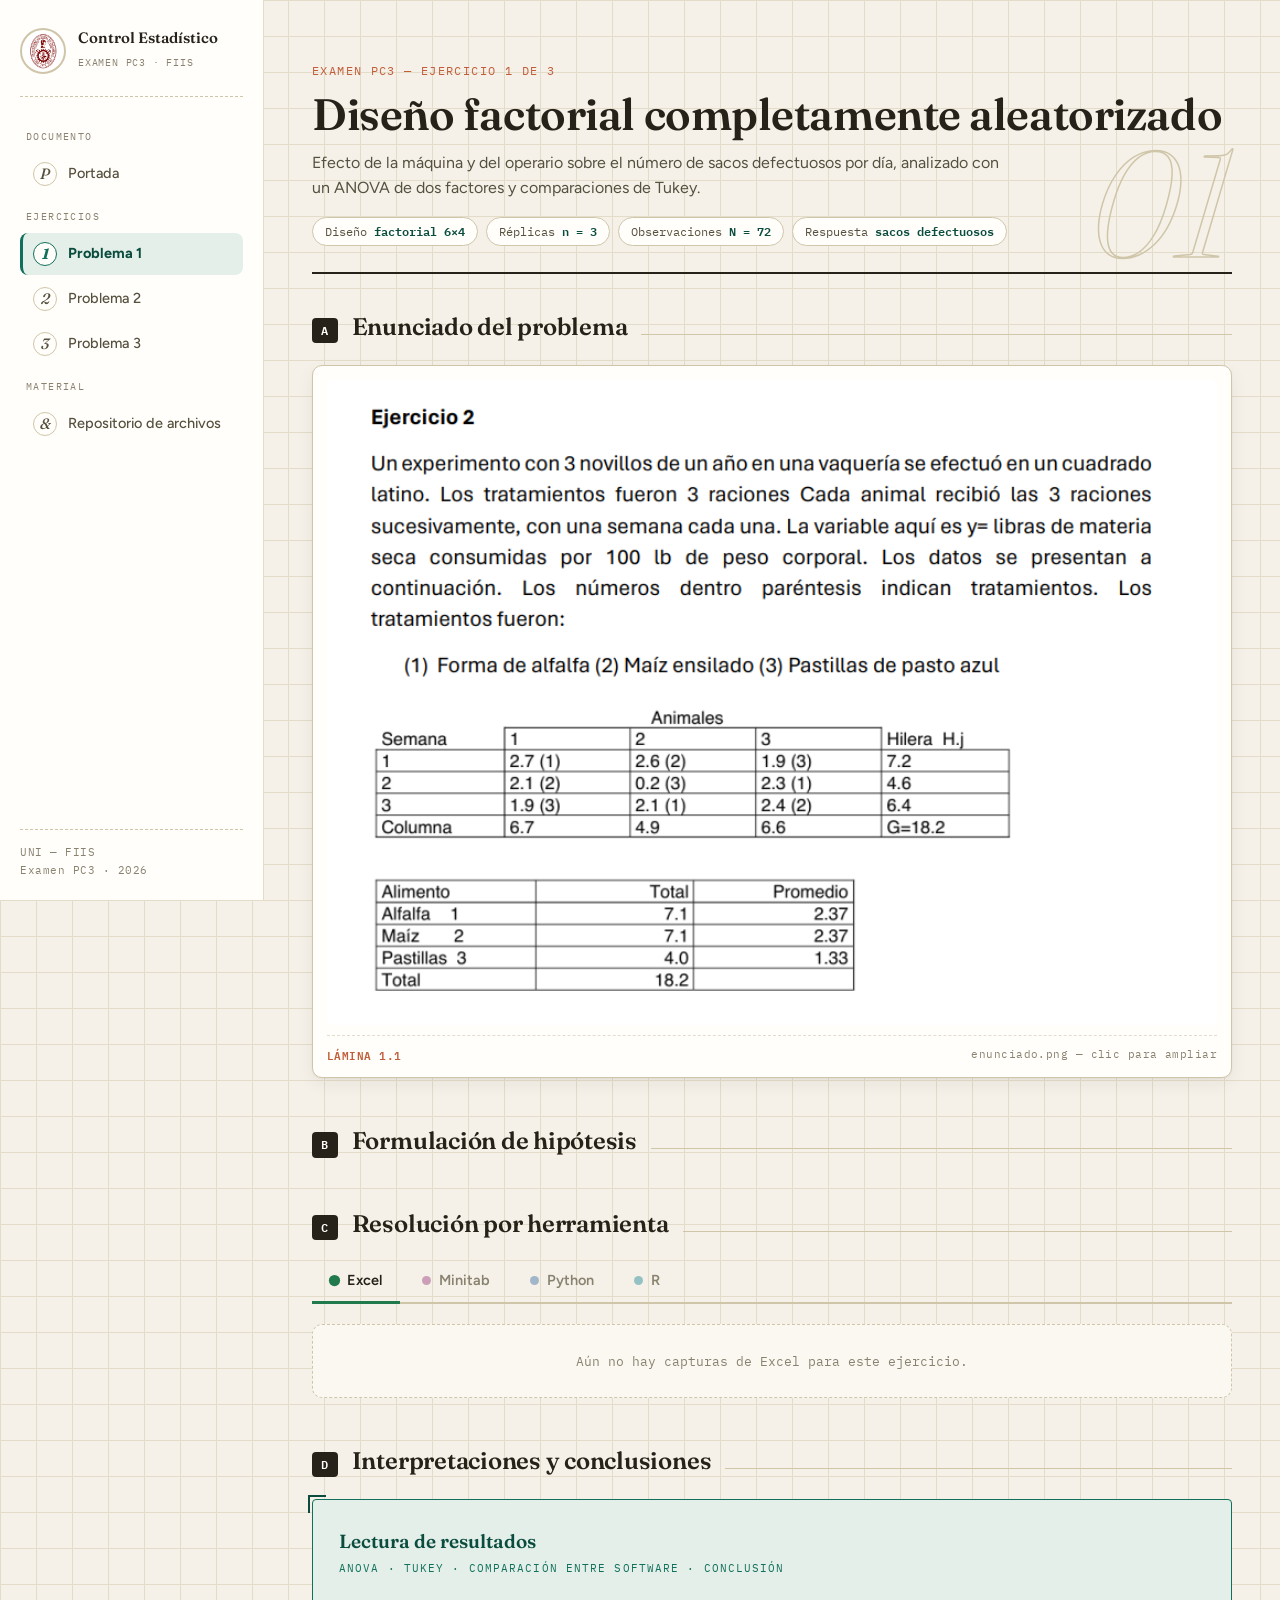
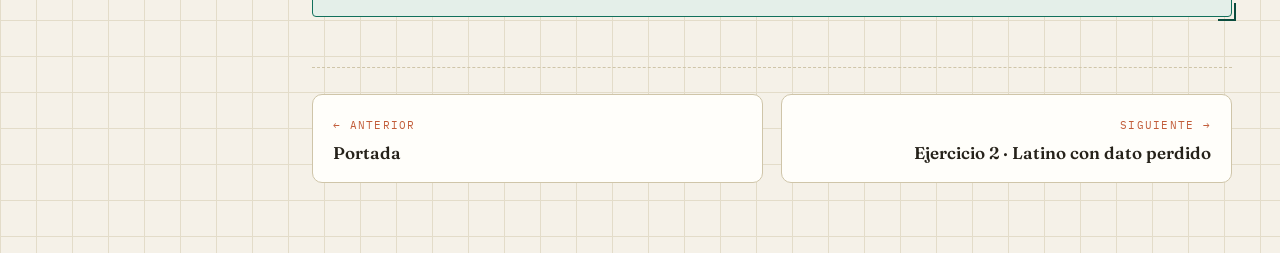
==== ejercicio1.html @ a45419f1 "Sitio web del Examen PC3 - Control Estadístico de la Calidad Informe técnico editorial estático (HTM" ====
<!DOCTYPE html>
<html lang="es">
<head>
<meta charset="utf-8">
<meta name="viewport" content="width=device-width, initial-scale=1.0">
<title>Ejercicio 1 · Diseño factorial | Examen PC3</title>
<link rel="preconnect" href="https://fonts.googleapis.com">
<link rel="preconnect" href="https://fonts.gstatic.com" crossorigin>
<link href="https://fonts.googleapis.com/css2?family=Fraunces:ital,opsz,wght@0,9..144,300..700;1,9..144,300..700&family=Figtree:wght@400;500;600;700&family=IBM+Plex+Mono:wght@400;500;600&display=swap" rel="stylesheet">
<link rel="stylesheet" href="assets/css/estilos.css">
</head>
<body>
<a class="saltar" href="#contenido">Saltar al contenido</a>

<!-- Barra superior (solo móvil) -->
<header class="barra-movil">
    <img src="assets/img/marca/uni.png" alt="">
    <strong>Examen PC3</strong>
    <button class="btn-menu" type="button" aria-expanded="false" aria-label="Abrir menú">&#9776;</button>
</header>
<div class="velo"></div>

<!-- Panel de navegación lateral -->
<aside class="panel-lateral">
    <a class="marca" href="index.html">
        <img src="assets/img/marca/uni.png" alt="Escudo UNI">
        <span>
            <strong>Control Estadístico</strong>
            <small>Examen PC3 · FIIS</small>
        </span>
    </a>
    <ul class="menu">
        <li class="menu-titulo">Documento</li>
        <li><a href="index.html"><span class="indice">P</span>Portada</a></li>
        <li class="menu-titulo">Ejercicios</li>
        <li><a class="activo" href="ejercicio1.html" aria-current="page"><span class="indice">1</span>Problema 1</a></li>
        <li><a href="ejercicio2.html"><span class="indice">2</span>Problema 2</a></li>
        <li><a href="ejercicio3.html"><span class="indice">3</span>Problema 3</a></li>
        <li class="menu-titulo">Material</li>
        <li><a href="recursos.html"><span class="indice">&amp;</span>Repositorio de archivos</a></li>
    </ul>
    <p class="panel-pie">UNI — FIIS<br>Examen PC3 · 2026</p>
</aside>

<main class="lienzo" id="contenido">

    <header class="cabecera">
        <p class="ruta">Examen PC3 — Ejercicio 1 de 3</p>
        <h1>Diseño factorial completamente aleatorizado</h1>
        <p class="resumen">
            Efecto de la máquina y del operario sobre el número de sacos defectuosos
            por día, analizado con un ANOVA de dos factores y comparaciones de Tukey.
        </p>
        <div class="fila-datos">
            <span class="dato">Diseño <b>factorial 6×4</b></span>
            <span class="dato">Réplicas <b>n = 3</b></span>
            <span class="dato">Observaciones <b>N = 72</b></span>
            <span class="dato">Respuesta <b>sacos defectuosos</b></span>
        </div>
        <span class="num-fantasma" aria-hidden="true">01</span>
    </header>

    <!-- A · Enunciado -->
    <section class="seccion aparece" aria-labelledby="t-enunciado">
        <div class="seccion-cab">
            <span class="clave">A</span>
            <h2 id="t-enunciado">Enunciado del problema</h2>
            <span class="hilo"></span>
        </div>
        <figure class="figura">
            <img src="assets/img/ej1/enunciado.png" alt="Enunciado oficial del ejercicio 1">
            <a class="descargar-mini" href="assets/img/ej1/enunciado.png" download>Descargar</a>
            <figcaption>
                <span class="etiqueta-fig">LÁMINA 1.1</span>
                <span>enunciado.png — clic para ampliar</span>
            </figcaption>
        </figure>
    </section>

    <!-- B · Hipótesis -->
    <section class="seccion aparece" aria-labelledby="t-hipotesis">
        <div class="seccion-cab">
            <span class="clave">B</span>
            <h2 id="t-hipotesis">Formulación de hipótesis</h2>
            <span class="hilo"></span>
        </div>
        <figure class="figura">
            <img src="assets/img/ej1/hipotesis.png" alt="Formulación de hipótesis del ejercicio 1">
            <a class="descargar-mini" href="assets/img/ej1/hipotesis.png" download>Descargar</a>
            <figcaption>
                <span class="etiqueta-fig">LÁMINA 1.2</span>
                <span>hipotesis.png — clic para ampliar</span>
            </figcaption>
        </figure>
    </section>

    <!-- C · Resolución por herramienta -->
    <section class="seccion aparece" aria-labelledby="t-herramientas">
        <div class="seccion-cab">
            <span class="clave">C</span>
            <h2 id="t-herramientas">Resolución por herramienta</h2>
            <span class="hilo"></span>
        </div>

        <div class="pestanas" role="tablist" aria-label="Herramienta de análisis" data-pestanas="herr">
            <button class="pestana" id="pest-excel" role="tab" data-tool="excel" aria-controls="panel-excel" aria-selected="true"><span class="punto"></span>Excel</button>
            <button class="pestana" id="pest-minitab" role="tab" data-tool="minitab" aria-controls="panel-minitab" aria-selected="false" tabindex="-1"><span class="punto"></span>Minitab</button>
            <button class="pestana" id="pest-python" role="tab" data-tool="python" aria-controls="panel-python" aria-selected="false" tabindex="-1"><span class="punto"></span>Python</button>
            <button class="pestana" id="pest-r" role="tab" data-tool="r" aria-controls="panel-r" aria-selected="false" tabindex="-1"><span class="punto"></span>R</button>
        </div>

        <div class="panel-tab visible" id="panel-excel" role="tabpanel" aria-labelledby="pest-excel" data-grupo="herr">
            <div class="galeria">
                <figure class="figura">
                    <img src="assets/img/ej1/excel-1.png" alt="Resolución en Excel, captura 1">
                    <a class="descargar-mini" href="assets/img/ej1/excel-1.png" download>Descargar</a>
                    <figcaption><span class="etiqueta-fig">EXCEL · 01</span><span>excel-1.png</span></figcaption>
                </figure>
                <figure class="figura">
                    <img src="assets/img/ej1/excel-2.png" alt="Resolución en Excel, captura 2">
                    <a class="descargar-mini" href="assets/img/ej1/excel-2.png" download>Descargar</a>
                    <figcaption><span class="etiqueta-fig">EXCEL · 02</span><span>excel-2.png</span></figcaption>
                </figure>
                <figure class="figura">
                    <img src="assets/img/ej1/excel-3.png" alt="Resolución en Excel, captura 3">
                    <a class="descargar-mini" href="assets/img/ej1/excel-3.png" download>Descargar</a>
                    <figcaption><span class="etiqueta-fig">EXCEL · 03</span><span>excel-3.png</span></figcaption>
                </figure>
                <figure class="figura">
                    <img src="assets/img/ej1/excel-4.png" alt="Resolución en Excel, captura 4">
                    <a class="descargar-mini" href="assets/img/ej1/excel-4.png" download>Descargar</a>
                    <figcaption><span class="etiqueta-fig">EXCEL · 04</span><span>excel-4.png</span></figcaption>
                </figure>
            </div>
            <p class="sin-capturas">Aún no hay capturas de Excel para este ejercicio.</p>
        </div>

        <div class="panel-tab" id="panel-minitab" role="tabpanel" aria-labelledby="pest-minitab" data-grupo="herr">
            <div class="galeria">
                <figure class="figura">
                    <img src="assets/img/ej1/minitab-1.png" alt="Resolución en Minitab, captura 1">
                    <a class="descargar-mini" href="assets/img/ej1/minitab-1.png" download>Descargar</a>
                    <figcaption><span class="etiqueta-fig">MINITAB · 01</span><span>minitab-1.png</span></figcaption>
                </figure>
                <figure class="figura">
                    <img src="assets/img/ej1/minitab-2.png" alt="Resolución en Minitab, captura 2">
                    <a class="descargar-mini" href="assets/img/ej1/minitab-2.png" download>Descargar</a>
                    <figcaption><span class="etiqueta-fig">MINITAB · 02</span><span>minitab-2.png</span></figcaption>
                </figure>
                <figure class="figura">
                    <img src="assets/img/ej1/minitab-3.png" alt="Resolución en Minitab, captura 3">
                    <a class="descargar-mini" href="assets/img/ej1/minitab-3.png" download>Descargar</a>
                    <figcaption><span class="etiqueta-fig">MINITAB · 03</span><span>minitab-3.png</span></figcaption>
                </figure>
                <figure class="figura">
                    <img src="assets/img/ej1/minitab-4.png" alt="Resolución en Minitab, captura 4">
                    <a class="descargar-mini" href="assets/img/ej1/minitab-4.png" download>Descargar</a>
                    <figcaption><span class="etiqueta-fig">MINITAB · 04</span><span>minitab-4.png</span></figcaption>
                </figure>
            </div>
            <p class="sin-capturas">Aún no hay capturas de Minitab para este ejercicio.</p>
        </div>

        <div class="panel-tab" id="panel-python" role="tabpanel" aria-labelledby="pest-python" data-grupo="herr">
            <div class="galeria">
                <figure class="figura">
                    <img src="assets/img/ej1/python-1.png" alt="Resolución en Python, captura 1">
                    <a class="descargar-mini" href="assets/img/ej1/python-1.png" download>Descargar</a>
                    <figcaption><span class="etiqueta-fig">PYTHON · 01</span><span>python-1.png</span></figcaption>
                </figure>
                <figure class="figura">
                    <img src="assets/img/ej1/python-2.png" alt="Resolución en Python, captura 2">
                    <a class="descargar-mini" href="assets/img/ej1/python-2.png" download>Descargar</a>
                    <figcaption><span class="etiqueta-fig">PYTHON · 02</span><span>python-2.png</span></figcaption>
                </figure>
                <figure class="figura">
                    <img src="assets/img/ej1/python-3.png" alt="Resolución en Python, captura 3">
                    <a class="descargar-mini" href="assets/img/ej1/python-3.png" download>Descargar</a>
                    <figcaption><span class="etiqueta-fig">PYTHON · 03</span><span>python-3.png</span></figcaption>
                </figure>
                <figure class="figura">
                    <img src="assets/img/ej1/python-4.png" alt="Resolución en Python, captura 4">
                    <a class="descargar-mini" href="assets/img/ej1/python-4.png" download>Descargar</a>
                    <figcaption><span class="etiqueta-fig">PYTHON · 04</span><span>python-4.png</span></figcaption>
                </figure>
            </div>
            <p class="sin-capturas">Aún no hay capturas de Python para este ejercicio.</p>
        </div>

        <div class="panel-tab" id="panel-r" role="tabpanel" aria-labelledby="pest-r" data-grupo="herr">
            <div class="galeria">
                <figure class="figura">
                    <img src="assets/img/ej1/r-1.png" alt="Resolución en R, captura 1">
                    <a class="descargar-mini" href="assets/img/ej1/r-1.png" download>Descargar</a>
                    <figcaption><span class="etiqueta-fig">R · 01</span><span>r-1.png</span></figcaption>
                </figure>
                <figure class="figura">
                    <img src="assets/img/ej1/r-2.png" alt="Resolución en R, captura 2">
                    <a class="descargar-mini" href="assets/img/ej1/r-2.png" download>Descargar</a>
                    <figcaption><span class="etiqueta-fig">R · 02</span><span>r-2.png</span></figcaption>
                </figure>
                <figure class="figura">
                    <img src="assets/img/ej1/r-3.png" alt="Resolución en R, captura 3">
                    <a class="descargar-mini" href="assets/img/ej1/r-3.png" download>Descargar</a>
                    <figcaption><span class="etiqueta-fig">R · 03</span><span>r-3.png</span></figcaption>
                </figure>
                <figure class="figura">
                    <img src="assets/img/ej1/r-4.png" alt="Resolución en R, captura 4">
                    <a class="descargar-mini" href="assets/img/ej1/r-4.png" download>Descargar</a>
                    <figcaption><span class="etiqueta-fig">R · 04</span><span>r-4.png</span></figcaption>
                </figure>
            </div>
            <p class="sin-capturas">Aún no hay capturas de R para este ejercicio.</p>
        </div>
    </section>

    <!-- D · Interpretaciones -->
    <section class="seccion aparece" aria-labelledby="t-conclusiones">
        <div class="seccion-cab">
            <span class="clave">D</span>
            <h2 id="t-conclusiones">Interpretaciones y conclusiones</h2>
            <span class="hilo"></span>
        </div>
        <div class="nota">
            <h3>Lectura de resultados</h3>
            <p class="nota-sub">ANOVA · Tukey · comparación entre software · conclusión</p>
            <figure class="figura">
                <img src="assets/img/ej1/conclusiones.png" alt="Interpretaciones y conclusiones del ejercicio 1">
                <a class="descargar-mini" href="assets/img/ej1/conclusiones.png" download>Descargar</a>
                <figcaption>
                    <span class="etiqueta-fig">LÁMINA 1.3</span>
                    <span>conclusiones.png — clic para ampliar</span>
                </figcaption>
            </figure>
        </div>
    </section>

    <nav class="paginacion" aria-label="Navegación entre ejercicios">
        <a class="pag-tarjeta" href="index.html">
            <small>&#8592; Anterior</small>
            <strong>Portada</strong>
        </a>
        <a class="pag-tarjeta siguiente" href="ejercicio2.html">
            <small>Siguiente &#8594;</small>
            <strong>Ejercicio 2 · Latino con dato perdido</strong>
        </a>
    </nav>

</main>

<script src="assets/js/app.js"></script>
</body>
</html>
---- assets/css/estilos.css ----
/* ============================================================
   ESTILOS — Examen PC3 · Control Estadístico de la Calidad
   Concepto visual: "informe técnico editorial"
   Papel marfil · serif Fraunces · sidebar lateral · pestañas
   ============================================================ */

/* ---------- Variables de diseño ---------- */
:root {
    /* superficie */
    --papel: #f5f1e8;
    --papel-claro: #faf8f1;
    --blanco: #fffefa;
    /* tinta */
    --tinta: #26221a;
    --tinta-media: #56503f;
    --tinta-suave: #8a8270;
    /* líneas */
    --linea: #e3dcc9;
    --linea-fuerte: #cfc5a9;
    /* acentos */
    --verde: #11705c;
    --verde-oscuro: #0a4c3e;
    --verde-tenue: #e4efe9;
    --terracota: #c25d3a;
    --terracota-tenue: #f6e7df;
    /* colores por herramienta */
    --c-excel: #217a4b;
    --c-minitab: #9c3b80;
    --c-python: #3b6ea5;
    --c-r: #1f8a99;
    /* tipografías */
    --serif: 'Fraunces', Georgia, serif;
    --sans: 'Figtree', 'Segoe UI', sans-serif;
    --mono: 'IBM Plex Mono', Consolas, monospace;
    /* métricas */
    --ancho-panel: 264px;
    --radio: 10px;
    --sombra: 0 1px 2px rgba(38, 34, 26, 0.05), 0 6px 18px rgba(38, 34, 26, 0.06);
    --sombra-alta: 0 4px 10px rgba(38, 34, 26, 0.08), 0 18px 44px rgba(38, 34, 26, 0.14);
}

* { margin: 0; padding: 0; box-sizing: border-box; }

html { scroll-behavior: smooth; }

body {
    font-family: var(--sans);
    background-color: var(--papel);
    /* textura de cuadrícula tenue, estilo papel milimetrado */
    background-image:
        linear-gradient(var(--linea) 1px, transparent 1px),
        linear-gradient(90deg, var(--linea) 1px, transparent 1px);
    background-size: 36px 36px;
    color: var(--tinta);
    line-height: 1.6;
    min-height: 100vh;
}

img { max-width: 100%; display: block; }
a { color: var(--verde); }

/* enlace de accesibilidad */
.saltar {
    position: absolute; left: -9999px; top: 8px;
    background: var(--verde); color: #fff; padding: 8px 14px;
    border-radius: 6px; z-index: 200; text-decoration: none;
}
.saltar:focus { left: 8px; }

/* ============================================================
   PANEL LATERAL (navegación)
   ============================================================ */
.panel-lateral {
    position: fixed; top: 0; left: 0; bottom: 0;
    width: var(--ancho-panel);
    background: var(--blanco);
    border-right: 1px solid var(--linea);
    display: flex; flex-direction: column;
    padding: 28px 20px 20px;
    z-index: 100;
    transition: transform 0.3s ease;
}

.marca {
    display: flex; align-items: center; gap: 12px;
    text-decoration: none; color: var(--tinta);
    padding-bottom: 22px; margin-bottom: 18px;
    border-bottom: 1px dashed var(--linea-fuerte);
}
.marca img {
    width: 46px; height: 46px; object-fit: contain;
    border-radius: 50%; background: #fff;
    border: 2px solid var(--linea-fuerte); padding: 3px;
}
.marca strong {
    font-family: var(--serif); font-size: 15px; font-weight: 600;
    line-height: 1.25; display: block;
}
.marca small {
    font-family: var(--mono); font-size: 10px;
    color: var(--tinta-suave); letter-spacing: 0.08em;
    text-transform: uppercase;
}

.menu { list-style: none; flex: 1; }
.menu-titulo {
    font-family: var(--mono); font-size: 10px; letter-spacing: 0.14em;
    text-transform: uppercase; color: var(--tinta-suave);
    margin: 14px 6px 8px;
}
.menu a {
    display: flex; align-items: center; gap: 11px;
    padding: 9px 10px; margin-bottom: 3px;
    border-radius: 8px; text-decoration: none;
    color: var(--tinta-media); font-size: 14.5px; font-weight: 500;
    border-left: 3px solid transparent;
    transition: background 0.18s ease, color 0.18s ease;
}
.menu a:hover { background: var(--papel-claro); color: var(--tinta); }
.menu a.activo {
    background: var(--verde-tenue); color: var(--verde-oscuro);
    border-left-color: var(--verde); font-weight: 700;
}
.menu .indice {
    font-family: var(--serif); font-style: italic; font-size: 15px;
    width: 24px; height: 24px; flex-shrink: 0;
    display: inline-flex; align-items: center; justify-content: center;
    border: 1px solid var(--linea-fuerte); border-radius: 50%;
    background: var(--blanco); color: var(--tinta-media);
}
.menu a.activo .indice { border-color: var(--verde); color: var(--verde); }

.panel-pie {
    border-top: 1px dashed var(--linea-fuerte);
    padding-top: 14px;
    font-family: var(--mono); font-size: 10.5px;
    color: var(--tinta-suave); letter-spacing: 0.05em;
    line-height: 1.7;
}

/* barra superior visible solo en móvil */
.barra-movil {
    display: none;
    position: fixed; top: 0; left: 0; right: 0; height: 58px;
    background: var(--blanco); border-bottom: 1px solid var(--linea);
    z-index: 90; align-items: center; gap: 12px; padding: 0 16px;
}
.barra-movil img { width: 34px; height: 34px; border-radius: 50%; }
.barra-movil strong { font-family: var(--serif); font-size: 15px; flex: 1; }
.btn-menu {
    border: 1px solid var(--linea-fuerte); background: var(--papel-claro);
    border-radius: 8px; width: 40px; height: 40px; cursor: pointer;
    display: inline-flex; align-items: center; justify-content: center;
    font-size: 18px; color: var(--tinta);
}
.velo {
    display: none; position: fixed; inset: 0;
    background: rgba(38, 34, 26, 0.4); z-index: 95;
}

/* ============================================================
   LIENZO PRINCIPAL
   ============================================================ */
.lienzo {
    margin-left: var(--ancho-panel);
    padding: 44px 48px 70px;
    max-width: calc(var(--ancho-panel) + 1120px);
}

/* cabecera de página interior */
.cabecera {
    position: relative;
    padding: 18px 0 26px;
    margin-bottom: 34px;
    border-bottom: 2px solid var(--tinta);
}
.cabecera .ruta {
    font-family: var(--mono); font-size: 11.5px;
    letter-spacing: 0.12em; text-transform: uppercase;
    color: var(--terracota); margin-bottom: 10px;
}
.cabecera h1 {
    font-family: var(--serif); font-weight: 600;
    font-size: clamp(30px, 4vw, 44px); line-height: 1.12;
    letter-spacing: -0.01em;
}
.cabecera .resumen {
    margin-top: 10px; color: var(--tinta-media);
    font-size: 16px; max-width: 70ch;
}
.cabecera .num-fantasma {
    position: absolute; right: 0; bottom: -6px;
    font-family: var(--serif); font-style: italic; font-weight: 300;
    font-size: clamp(80px, 13vw, 150px); line-height: 1;
    color: transparent;
    -webkit-text-stroke: 1.5px var(--linea-fuerte);
    pointer-events: none; user-select: none;
}

/* chips de metadatos */
.fila-datos { display: flex; flex-wrap: wrap; gap: 8px; margin-top: 16px; }
.dato {
    font-family: var(--mono); font-size: 11.5px;
    background: var(--blanco); border: 1px solid var(--linea-fuerte);
    border-radius: 999px; padding: 4px 12px; color: var(--tinta-media);
}
.dato b { color: var(--verde-oscuro); font-weight: 600; }

/* ============================================================
   SECCIONES
   ============================================================ */
.seccion { margin-bottom: 44px; }
.seccion-cab {
    display: flex; align-items: baseline; gap: 14px;
    margin-bottom: 18px;
}
.seccion-cab .clave {
    font-family: var(--mono); font-size: 12px; font-weight: 600;
    color: var(--blanco); background: var(--tinta);
    padding: 3px 9px; border-radius: 4px; letter-spacing: 0.06em;
    flex-shrink: 0;
}
.seccion-cab h2 {
    font-family: var(--serif); font-weight: 600;
    font-size: 24px; letter-spacing: -0.01em; white-space: nowrap;
}
.seccion-cab .hilo { flex: 1; height: 1px; background: var(--linea-fuerte); }

/* marco de figura tipo lámina */
.figura {
    background: var(--blanco);
    border: 1px solid var(--linea-fuerte);
    border-radius: var(--radio);
    box-shadow: var(--sombra);
    padding: 14px;
    position: relative;
}
.figura img {
    width: 100%; object-fit: contain; border-radius: 5px;
    cursor: zoom-in;
}
.figura figcaption {
    font-family: var(--mono); font-size: 11px;
    color: var(--tinta-suave); letter-spacing: 0.04em;
    padding-top: 10px; margin-top: 10px;
    border-top: 1px dashed var(--linea);
    display: flex; justify-content: space-between; gap: 10px;
}
.figura figcaption .etiqueta-fig { color: var(--terracota); font-weight: 600; }

/* botón de descarga que aparece sobre la figura */
.figura .descargar-mini {
    position: absolute; top: 20px; right: 20px;
    background: var(--tinta); color: var(--papel-claro);
    font-family: var(--mono); font-size: 11px; text-decoration: none;
    padding: 5px 11px; border-radius: 999px;
    opacity: 0; transform: translateY(-4px);
    transition: opacity 0.2s ease, transform 0.2s ease;
}
.figura:hover .descargar-mini { opacity: 1; transform: translateY(0); }
.figura .descargar-mini:hover { background: var(--verde-oscuro); }

/* doble columna enunciado + hipótesis */
.dos-columnas {
    display: grid; grid-template-columns: 5fr 7fr; gap: 22px;
    align-items: start;
}

/* ============================================================
   PESTAÑAS DE HERRAMIENTAS
   ============================================================ */
.pestanas { border-bottom: 2px solid var(--linea-fuerte); display: flex; gap: 4px; flex-wrap: wrap; }
.pestana {
    appearance: none; background: none; border: none; cursor: pointer;
    font-family: var(--sans); font-size: 14.5px; font-weight: 600;
    color: var(--tinta-suave); padding: 10px 18px 12px;
    display: inline-flex; align-items: center; gap: 8px;
    border-bottom: 3px solid transparent; margin-bottom: -2px;
    transition: color 0.15s ease;
}
.pestana .punto {
    width: 9px; height: 9px; border-radius: 50%;
    background: var(--punto, var(--tinta-suave));
    opacity: 0.45; transition: opacity 0.15s ease, transform 0.15s ease;
}
.pestana:hover { color: var(--tinta-media); }
.pestana[aria-selected="true"] {
    color: var(--tinta);
    border-bottom-color: var(--punto, var(--verde));
}
.pestana[aria-selected="true"] .punto { opacity: 1; transform: scale(1.25); }

.pestana[data-tool="excel"]   { --punto: var(--c-excel); }
.pestana[data-tool="minitab"] { --punto: var(--c-minitab); }
.pestana[data-tool="python"]  { --punto: var(--c-python); }
.pestana[data-tool="r"]       { --punto: var(--c-r); }

.panel-tab { display: none; padding-top: 20px; }
.panel-tab.visible { display: block; animation: aparecer 0.35s ease; }
@keyframes aparecer {
    from { opacity: 0; transform: translateY(8px); }
    to   { opacity: 1; transform: translateY(0); }
}

.galeria {
    display: grid; grid-template-columns: repeat(2, 1fr); gap: 18px;
}
.galeria .figura.oculta { display: none; }

/* nota cuando una herramienta no tiene capturas */
.sin-capturas {
    display: none;
    font-family: var(--mono); font-size: 12.5px; color: var(--tinta-suave);
    border: 1px dashed var(--linea-fuerte); border-radius: var(--radio);
    padding: 26px; text-align: center; background: var(--papel-claro);
}

/* ============================================================
   NOTA DE CONCLUSIONES (recuadro con esquinas tipo plano técnico)
   ============================================================ */
.nota {
    position: relative;
    background: var(--verde-tenue);
    border: 1px solid var(--verde);
    border-radius: 4px;
    padding: 26px 26px 22px;
}
.nota::before, .nota::after {
    content: ''; position: absolute; width: 16px; height: 16px;
    border-color: var(--verde-oscuro); border-style: solid;
}
.nota::before { top: -5px; left: -5px; border-width: 2.5px 0 0 2.5px; }
.nota::after  { bottom: -5px; right: -5px; border-width: 0 2.5px 2.5px 0; }
.nota h3 {
    font-family: var(--serif); font-size: 19px; font-weight: 600;
    color: var(--verde-oscuro); margin-bottom: 4px;
}
.nota .nota-sub {
    font-family: var(--mono); font-size: 11px; letter-spacing: 0.1em;
    text-transform: uppercase; color: var(--verde); margin-bottom: 16px;
}
.nota .figura { border-color: var(--verde); }

/* ============================================================
   PAGINACIÓN ENTRE EJERCICIOS
   ============================================================ */
.paginacion {
    display: grid; grid-template-columns: 1fr 1fr; gap: 18px;
    margin-top: 50px; padding-top: 26px;
    border-top: 1px dashed var(--linea-fuerte);
}
.pag-tarjeta {
    background: var(--blanco); border: 1px solid var(--linea-fuerte);
    border-radius: var(--radio); padding: 16px 20px;
    text-decoration: none; color: var(--tinta);
    transition: border-color 0.2s ease, box-shadow 0.2s ease, transform 0.2s ease;
}
.pag-tarjeta:hover {
    border-color: var(--verde); box-shadow: var(--sombra);
    transform: translateY(-2px);
}
.pag-tarjeta.siguiente { text-align: right; grid-column: 2; }
.pag-tarjeta small {
    font-family: var(--mono); font-size: 10.5px; letter-spacing: 0.12em;
    text-transform: uppercase; color: var(--terracota);
}
.pag-tarjeta strong {
    display: block; font-family: var(--serif); font-size: 17px;
    font-weight: 600; margin-top: 3px;
}

/* ============================================================
   PORTADA
   ============================================================ */
.portada {
    min-height: 100vh; display: flex; flex-direction: column;
    max-width: 1060px; margin: 0 auto; padding: 0 28px;
}
.portada-franja {
    text-align: center; font-family: var(--mono);
    font-size: 11px; letter-spacing: 0.22em; text-transform: uppercase;
    color: var(--tinta-media);
    padding: 16px 0; border-bottom: 1px solid var(--linea-fuerte);
}
.portada-hero { text-align: center; padding: 58px 0 34px; position: relative; }
.sello {
    width: 96px; height: 96px; margin: 0 auto 22px;
    border-radius: 50%; background: #fff; padding: 8px;
    border: 1px solid var(--linea-fuerte);
    outline: 1px solid var(--linea-fuerte); outline-offset: 5px;
    box-shadow: var(--sombra);
}
.sello img { width: 100%; height: 100%; object-fit: contain; border-radius: 50%; }
.portada-etiqueta {
    display: inline-block; font-family: var(--mono); font-size: 11.5px;
    letter-spacing: 0.18em; text-transform: uppercase; color: var(--terracota);
    border: 1px solid var(--terracota); border-radius: 999px;
    padding: 5px 16px; margin-bottom: 20px; background: var(--terracota-tenue);
}
.portada-hero h1 {
    font-family: var(--serif); font-weight: 560;
    font-size: clamp(38px, 6vw, 64px); line-height: 1.06;
    letter-spacing: -0.015em; max-width: 17ch; margin: 0 auto;
}
.portada-hero h1 em {
    font-style: italic; font-weight: 400; color: var(--verde);
}
.portada-hero .bajada {
    margin-top: 18px; font-size: 17px; color: var(--tinta-media);
    max-width: 52ch; margin-left: auto; margin-right: auto;
}

/* ficha bibliográfica / colofón */
.colofon {
    display: grid; grid-template-columns: repeat(4, 1fr);
    border: 1px solid var(--tinta); border-radius: var(--radio);
    background: var(--blanco); overflow: hidden;
    box-shadow: var(--sombra); margin: 26px 0 46px;
}
.colofon > div { padding: 16px 20px; }
.colofon > div + div { border-left: 1px solid var(--linea); }
.colofon dt {
    font-family: var(--mono); font-size: 10px; letter-spacing: 0.14em;
    text-transform: uppercase; color: var(--tinta-suave); margin-bottom: 5px;
}
.colofon dd { font-weight: 600; font-size: 14.5px; line-height: 1.35; }

/* índice de ejercicios en portada */
.indice-titulo {
    display: flex; align-items: center; gap: 16px; margin-bottom: 20px;
}
.indice-titulo h2 {
    font-family: var(--serif); font-size: 24px; font-weight: 600; white-space: nowrap;
}
.indice-titulo .hilo { flex: 1; height: 1px; background: var(--linea-fuerte); }
.indice-titulo .folio { font-family: var(--mono); font-size: 11px; color: var(--tinta-suave); }

.rejilla-indice {
    display: grid; grid-template-columns: repeat(3, 1fr); gap: 20px;
    margin-bottom: 22px;
}
.tarjeta-ej {
    position: relative; display: flex; flex-direction: column;
    background: var(--blanco); border: 1px solid var(--linea-fuerte);
    border-radius: var(--radio); padding: 24px 22px 20px;
    text-decoration: none; color: var(--tinta);
    box-shadow: var(--sombra); overflow: hidden;
    transition: transform 0.22s ease, box-shadow 0.22s ease, border-color 0.22s ease;
}
.tarjeta-ej:hover {
    transform: translateY(-5px); box-shadow: var(--sombra-alta);
    border-color: var(--verde);
}
.tarjeta-ej .folio-num {
    font-family: var(--serif); font-style: italic; font-weight: 300;
    font-size: 54px; line-height: 1; color: transparent;
    -webkit-text-stroke: 1.2px var(--linea-fuerte);
    margin-bottom: 14px; transition: -webkit-text-stroke-color 0.22s ease;
}
.tarjeta-ej:hover .folio-num { -webkit-text-stroke-color: var(--verde); }
.tarjeta-ej h3 {
    font-family: var(--serif); font-size: 19.5px; font-weight: 600;
    line-height: 1.25; margin-bottom: 7px;
}
.tarjeta-ej p { font-size: 13.5px; color: var(--tinta-media); flex: 1; }
.tarjeta-ej .herramientas {
    display: flex; gap: 6px; flex-wrap: wrap; margin-top: 16px;
}
.chip {
    font-family: var(--mono); font-size: 10px; letter-spacing: 0.03em;
    border: 1px solid var(--linea-fuerte); border-radius: 999px;
    padding: 3px 9px 3px 7px; color: var(--tinta-media);
    display: inline-flex; align-items: center; gap: 5px; background: var(--papel-claro);
}
.chip i {
    width: 7px; height: 7px; border-radius: 50%; display: inline-block;
    background: var(--cc, var(--tinta-suave));
}
.chip.excel   { --cc: var(--c-excel); }
.chip.minitab { --cc: var(--c-minitab); }
.chip.python  { --cc: var(--c-python); }
.chip.r       { --cc: var(--c-r); }

.tarjeta-ej .abrir {
    margin-top: 16px; padding-top: 13px;
    border-top: 1px dashed var(--linea);
    font-family: var(--mono); font-size: 11.5px; letter-spacing: 0.08em;
    text-transform: uppercase; color: var(--verde-oscuro); font-weight: 600;
    display: flex; justify-content: space-between; align-items: center;
}
.tarjeta-ej .abrir span:last-child { transition: transform 0.2s ease; }
.tarjeta-ej:hover .abrir span:last-child { transform: translateX(5px); }

/* banda de recursos en portada */
.banda-recursos {
    display: flex; align-items: center; gap: 18px;
    background: var(--tinta); color: var(--papel-claro);
    border-radius: var(--radio); padding: 20px 26px;
    text-decoration: none; box-shadow: var(--sombra);
    transition: transform 0.2s ease, box-shadow 0.2s ease;
}
.banda-recursos:hover { transform: translateY(-3px); box-shadow: var(--sombra-alta); }
.banda-recursos .icono-doc {
    font-family: var(--mono); font-size: 20px; width: 48px; height: 48px;
    border: 1px dashed rgba(250, 248, 241, 0.5); border-radius: 9px;
    display: flex; align-items: center; justify-content: center; flex-shrink: 0;
}
.banda-recursos strong { font-family: var(--serif); font-size: 18px; font-weight: 600; display: block; }
.banda-recursos small { color: rgba(250, 248, 241, 0.72); font-size: 13px; }
.banda-recursos .flecha { margin-left: auto; font-size: 20px; }

.portada-pie {
    margin-top: auto; text-align: center;
    font-family: var(--mono); font-size: 11px; letter-spacing: 0.14em;
    text-transform: uppercase; color: var(--tinta-suave);
    border-top: 1px solid var(--linea-fuerte); padding: 18px 0 22px;
    margin-top: 52px;
}

/* curva normal decorativa de fondo en portada */
.gauss-fondo {
    position: fixed; right: -60px; bottom: -30px; width: 520px; opacity: 0.1;
    pointer-events: none; z-index: -1;
}

/* ============================================================
   PÁGINA DE RECURSOS (repositorio de archivos)
   ============================================================ */
.aviso {
    display: flex; gap: 14px; align-items: flex-start;
    background: var(--terracota-tenue); border: 1px solid var(--terracota);
    border-radius: var(--radio); padding: 18px 20px; margin-bottom: 34px;
}
.aviso .signo {
    font-family: var(--serif); font-style: italic; font-weight: 600;
    font-size: 22px; color: var(--terracota); line-height: 1; flex-shrink: 0;
}
.aviso p { font-size: 14px; color: var(--tinta-media); }
.aviso code {
    font-family: var(--mono); font-size: 12px;
    background: var(--blanco); border: 1px solid var(--linea-fuerte);
    padding: 1px 6px; border-radius: 4px;
}

.repositorio {
    background: var(--blanco); border: 1px solid var(--linea-fuerte);
    border-radius: var(--radio); box-shadow: var(--sombra);
    overflow: hidden; margin-bottom: 30px;
}
.repositorio header {
    display: flex; align-items: baseline; gap: 12px;
    padding: 15px 22px; background: var(--papel-claro);
    border-bottom: 1px solid var(--linea);
}
.repositorio header .clave {
    font-family: var(--mono); font-size: 11.5px; font-weight: 600;
    color: var(--blanco); background: var(--tinta);
    padding: 2px 8px; border-radius: 4px;
}
.repositorio header h2 { font-family: var(--serif); font-size: 19px; font-weight: 600; }
.repositorio header .mini { margin-left: auto; font-family: var(--mono); font-size: 11px; color: var(--tinta-suave); }

.archivo {
    display: flex; align-items: center; gap: 16px;
    padding: 15px 22px;
}
.archivo + .archivo { border-top: 1px dashed var(--linea); }
.archivo .tipo {
    font-family: var(--mono); font-size: 10px; font-weight: 700;
    width: 44px; height: 44px; border-radius: 9px; flex-shrink: 0;
    display: flex; align-items: center; justify-content: center;
    border: 1.5px solid var(--ct, var(--tinta-suave)); color: var(--ct, var(--tinta-suave));
    background: color-mix(in srgb, var(--ct, var(--tinta-suave)) 7%, var(--blanco));
}
.archivo .tipo.py  { --ct: var(--c-python); }
.archivo .tipo.rr  { --ct: var(--c-r); }
.archivo .tipo.xl  { --ct: var(--c-excel); }
.archivo .datos { flex: 1; min-width: 0; }
.archivo .datos strong { font-size: 14.5px; display: block; }
.archivo .datos span { font-family: var(--mono); font-size: 11.5px; color: var(--tinta-suave); }
.archivo .acciones { display: flex; gap: 8px; flex-shrink: 0; }

.boton {
    font-family: var(--sans); font-size: 13px; font-weight: 600;
    border-radius: 8px; padding: 7px 14px; cursor: pointer;
    text-decoration: none; display: inline-flex; align-items: center; gap: 6px;
    border: 1px solid var(--linea-fuerte); background: var(--blanco); color: var(--tinta-media);
    transition: all 0.18s ease;
}
.boton:hover { border-color: var(--tinta); color: var(--tinta); }
.boton.primario {
    background: var(--verde); border-color: var(--verde); color: #fff;
}
.boton.primario:hover { background: var(--verde-oscuro); border-color: var(--verde-oscuro); }

/* ============================================================
   DIÁLOGOS: lightbox y visor de código
   ============================================================ */
dialog { border: none; background: transparent; padding: 0; max-width: none; max-height: none; }
dialog::backdrop { background: rgba(24, 21, 15, 0.82); backdrop-filter: blur(3px); }

.caja-lightbox {
    width: min(94vw, 1240px); margin: auto; outline: none;
}
.caja-lightbox .cuerpo {
    background: var(--blanco); border-radius: 12px; overflow: hidden;
    box-shadow: var(--sombra-alta);
}
.caja-lightbox img {
    width: 100%; max-height: 80vh; object-fit: contain; background: #fff;
}
.caja-lightbox .pie {
    display: flex; align-items: center; gap: 14px;
    padding: 12px 18px; border-top: 1px solid var(--linea);
    background: var(--papel-claro);
}
.caja-lightbox .pie span {
    font-family: var(--mono); font-size: 12px; color: var(--tinta-media);
    flex: 1; overflow: hidden; text-overflow: ellipsis; white-space: nowrap;
}

.caja-codigo { width: min(92vw, 920px); margin: auto; outline: none; }
.caja-codigo .cuerpo {
    background: #211d15; border-radius: 12px; overflow: hidden;
    box-shadow: var(--sombra-alta); border: 1px solid #3a342a;
}
.caja-codigo .cabecera-codigo {
    display: flex; align-items: center; gap: 12px;
    padding: 12px 18px; background: #2b261c; border-bottom: 1px solid #3a342a;
}
.caja-codigo .cabecera-codigo .semaforo { display: flex; gap: 6px; }
.caja-codigo .cabecera-codigo .semaforo i {
    width: 11px; height: 11px; border-radius: 50%; display: block;
    background: #57503f;
}
.caja-codigo .cabecera-codigo span {
    font-family: var(--mono); font-size: 12.5px; color: #cfc5a9; flex: 1;
}
.caja-codigo pre {
    margin: 0; padding: 20px 22px; overflow: auto; max-height: 68vh;
    font-family: var(--mono); font-size: 12.5px; line-height: 1.65;
    color: #ece5d3; tab-size: 4;
}
.caja-codigo pre .com { color: #8aa884; font-style: italic; }
.caja-codigo pre .str { color: #d9a05f; }
.boton.oscuro {
    background: transparent; border-color: #57503f; color: #cfc5a9;
    font-size: 12px; padding: 5px 11px;
}
.boton.oscuro:hover { border-color: #cfc5a9; color: #fff; }

/* aparición sutil al hacer scroll */
.aparece { opacity: 0; transform: translateY(16px); transition: opacity 0.55s ease, transform 0.55s ease; }
.aparece.en-vista { opacity: 1; transform: translateY(0); }

/* ============================================================
   RESPONSIVE
   ============================================================ */
@media (max-width: 1080px) {
    .galeria { grid-template-columns: 1fr; }
    .dos-columnas { grid-template-columns: 1fr; }
    .rejilla-indice { grid-template-columns: 1fr 1fr; }
}

@media (max-width: 900px) {
    .panel-lateral { transform: translateX(-105%); box-shadow: none; }
    .panel-lateral.abierto { transform: translateX(0); box-shadow: var(--sombra-alta); }
    .velo.activo { display: block; }
    .barra-movil { display: flex; }
    .lienzo { margin-left: 0; padding: 84px 20px 50px; }
    .colofon { grid-template-columns: 1fr 1fr; }
    .colofon > div { border-left: none !important; border-top: 1px solid var(--linea); }
    .colofon > div:nth-child(-n+2) { border-top: none; }
}

@media (max-width: 640px) {
    .rejilla-indice { grid-template-columns: 1fr; }
    .colofon { grid-template-columns: 1fr; }
    .colofon > div:nth-child(2) { border-top: 1px solid var(--linea); }
    .paginacion { grid-template-columns: 1fr; }
    .pag-tarjeta.siguiente { grid-column: 1; }
    .archivo { flex-wrap: wrap; }
    .archivo .acciones { width: 100%; justify-content: flex-end; }
    .cabecera .num-fantasma { display: none; }
}

/* impresión: ocultar navegación y mostrar todos los paneles */
@media print {
    .panel-lateral, .barra-movil, .paginacion, .descargar-mini, .pestanas { display: none !important; }
    .lienzo { margin: 0; padding: 0; max-width: none; }
    .panel-tab { display: block !important; }
    body { background: #fff; }
}

/* accesibilidad: menos movimiento */
@media (prefers-reduced-motion: reduce) {
    *, *::before, *::after {
        animation: none !important;
        transition: none !important;
        scroll-behavior: auto !important;
    }
    .aparece { opacity: 1; transform: none; }
}
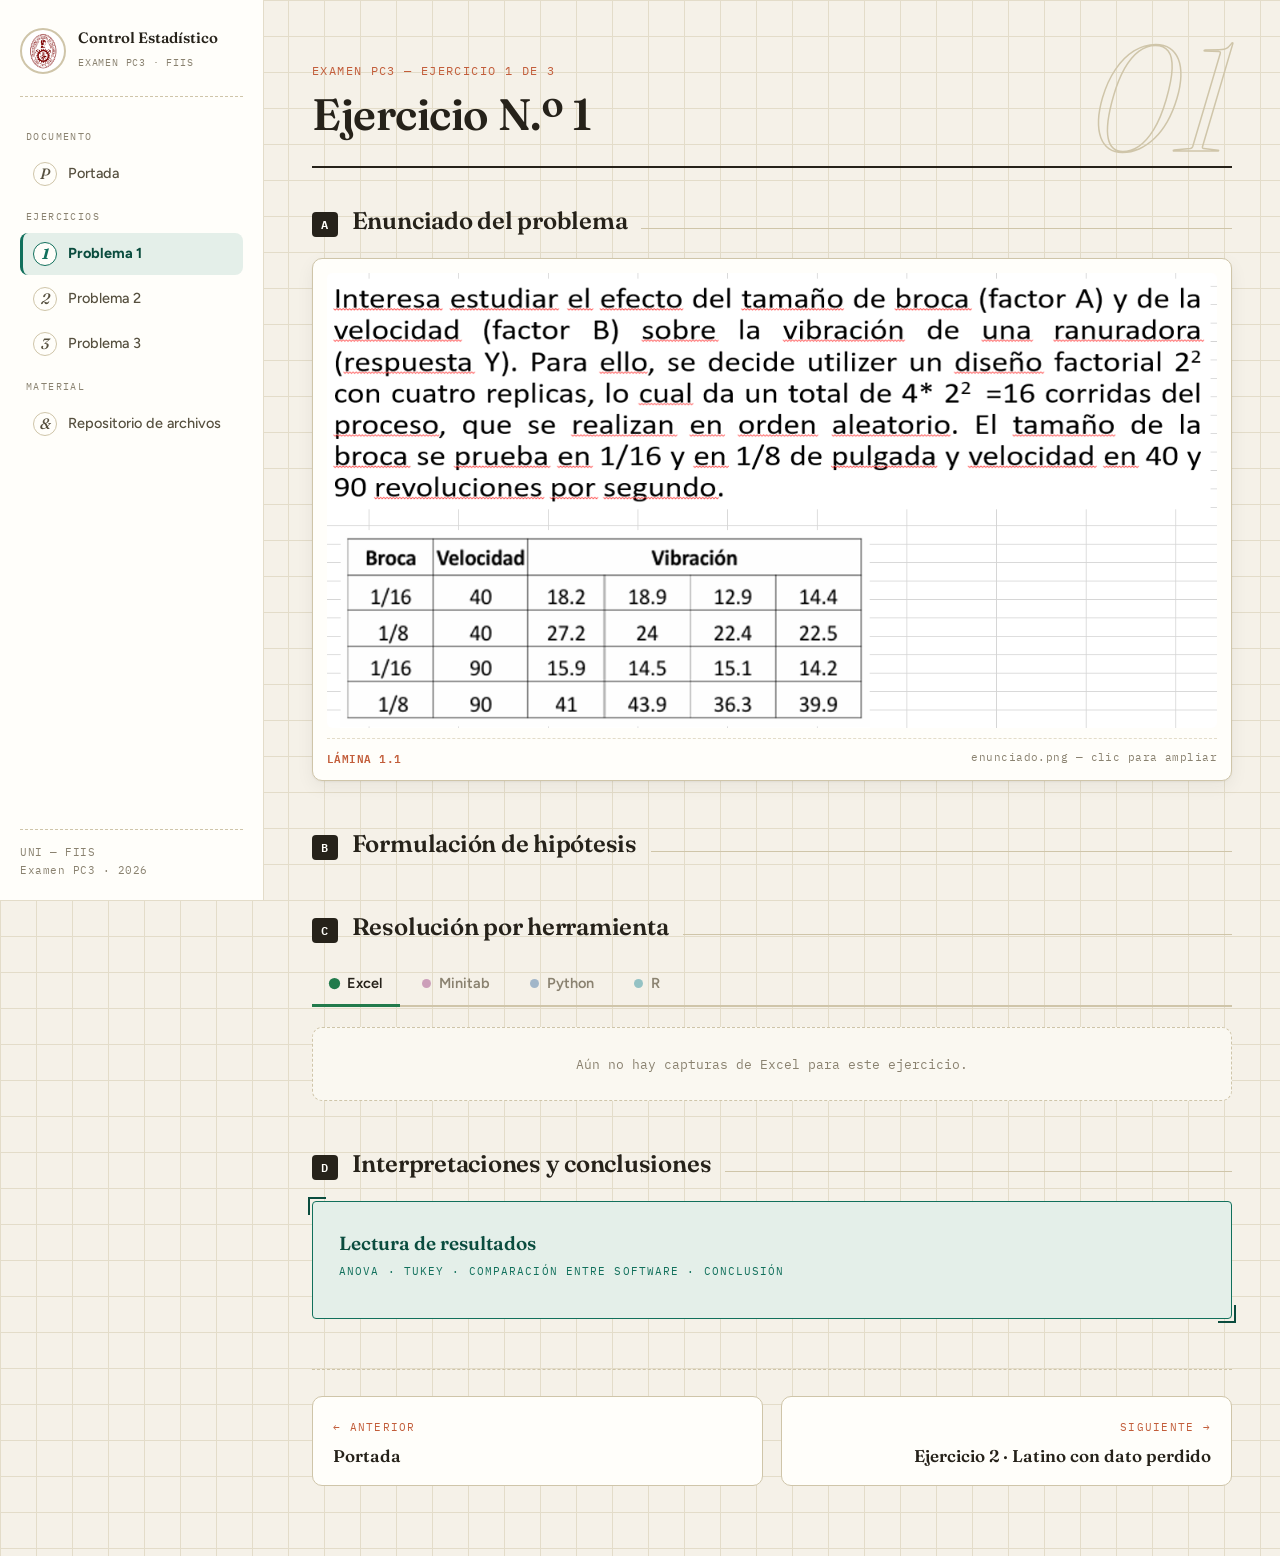
==== commit 02ee734b: "Correccion de detalles web" ====
--- a/ejercicio1.html
+++ b/ejercicio1.html
@@ -46,17 +46,7 @@
 
     <header class="cabecera">
         <p class="ruta">Examen PC3 — Ejercicio 1 de 3</p>
-        <h1>Diseño factorial completamente aleatorizado</h1>
-        <p class="resumen">
-            Efecto de la máquina y del operario sobre el número de sacos defectuosos
-            por día, analizado con un ANOVA de dos factores y comparaciones de Tukey.
-        </p>
-        <div class="fila-datos">
-            <span class="dato">Diseño <b>factorial 6×4</b></span>
-            <span class="dato">Réplicas <b>n = 3</b></span>
-            <span class="dato">Observaciones <b>N = 72</b></span>
-            <span class="dato">Respuesta <b>sacos defectuosos</b></span>
-        </div>
+        <h1>Ejercicio N.º 1</h1>
         <span class="num-fantasma" aria-hidden="true">01</span>
     </header>
 
--- a/assets/css/estilos.css
+++ b/assets/css/estilos.css
@@ -1,5 +1,5 @@
 /* ============================================================
-   ESTILOS — Examen PC3 · Control Estadístico de la Calidad
+   ESTILOS — Examen PC3 · Control Estadístico de Procesos
    Concepto visual: "informe técnico editorial"
    Papel marfil · serif Fraunces · sidebar lateral · pestañas
    ============================================================ */
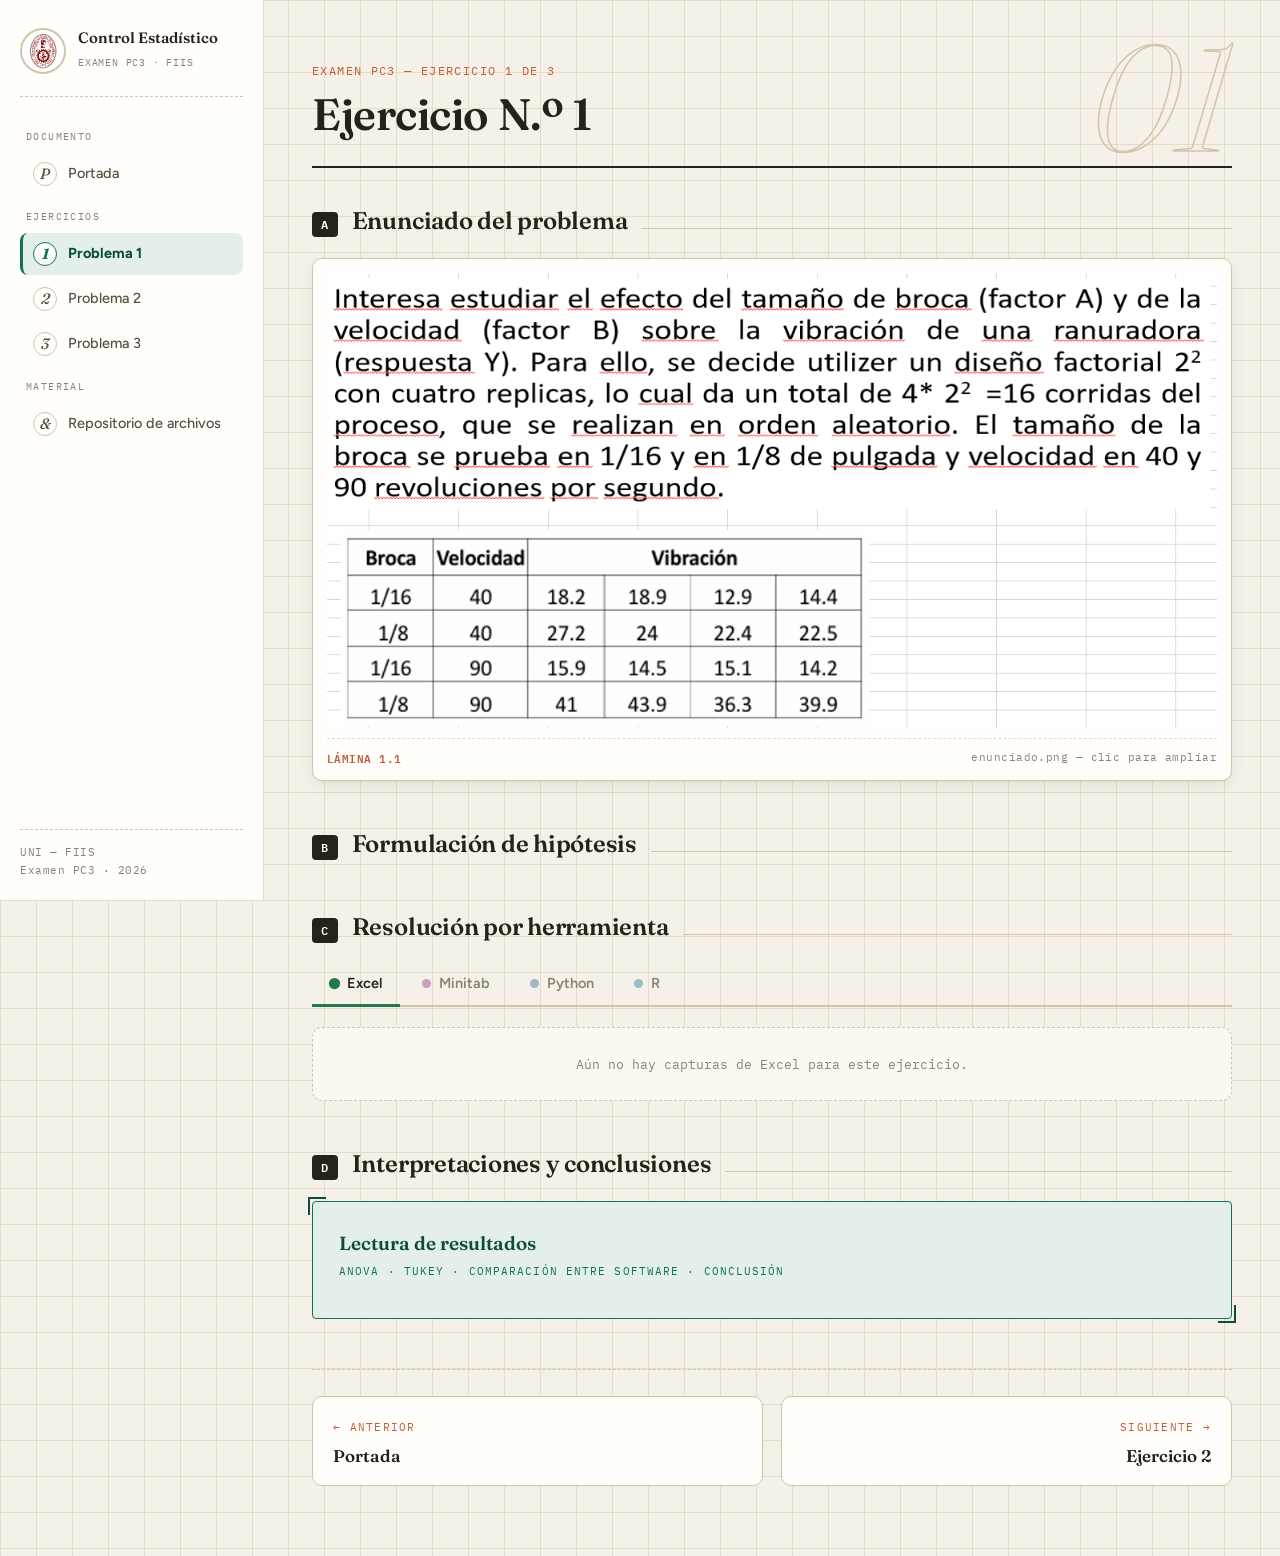
==== commit dbe3cd51: "Ultimo detalle de tipo de problema" ====
--- a/ejercicio1.html
+++ b/ejercicio1.html
@@ -232,7 +232,7 @@
         </a>
         <a class="pag-tarjeta siguiente" href="ejercicio2.html">
             <small>Siguiente &#8594;</small>
-            <strong>Ejercicio 2 · Latino con dato perdido</strong>
+            <strong>Ejercicio 2</strong>
         </a>
     </nav>
 
